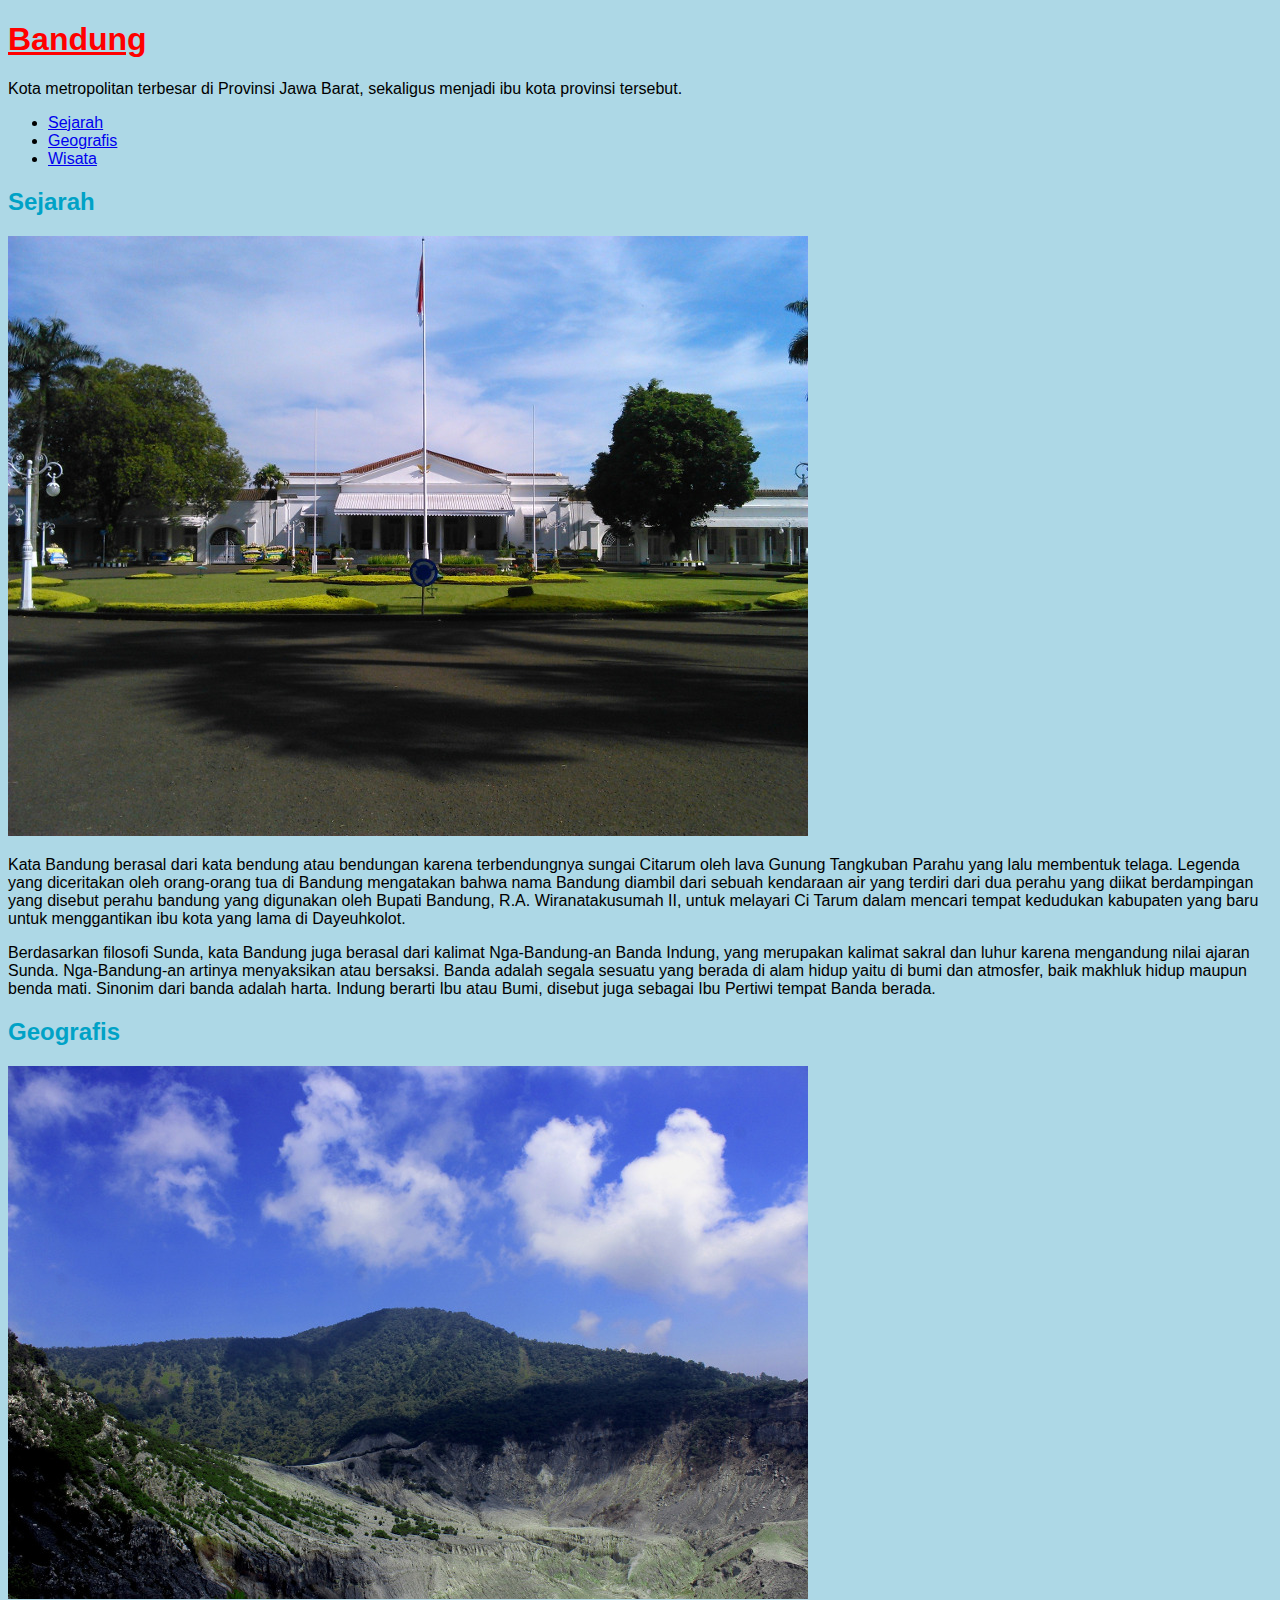
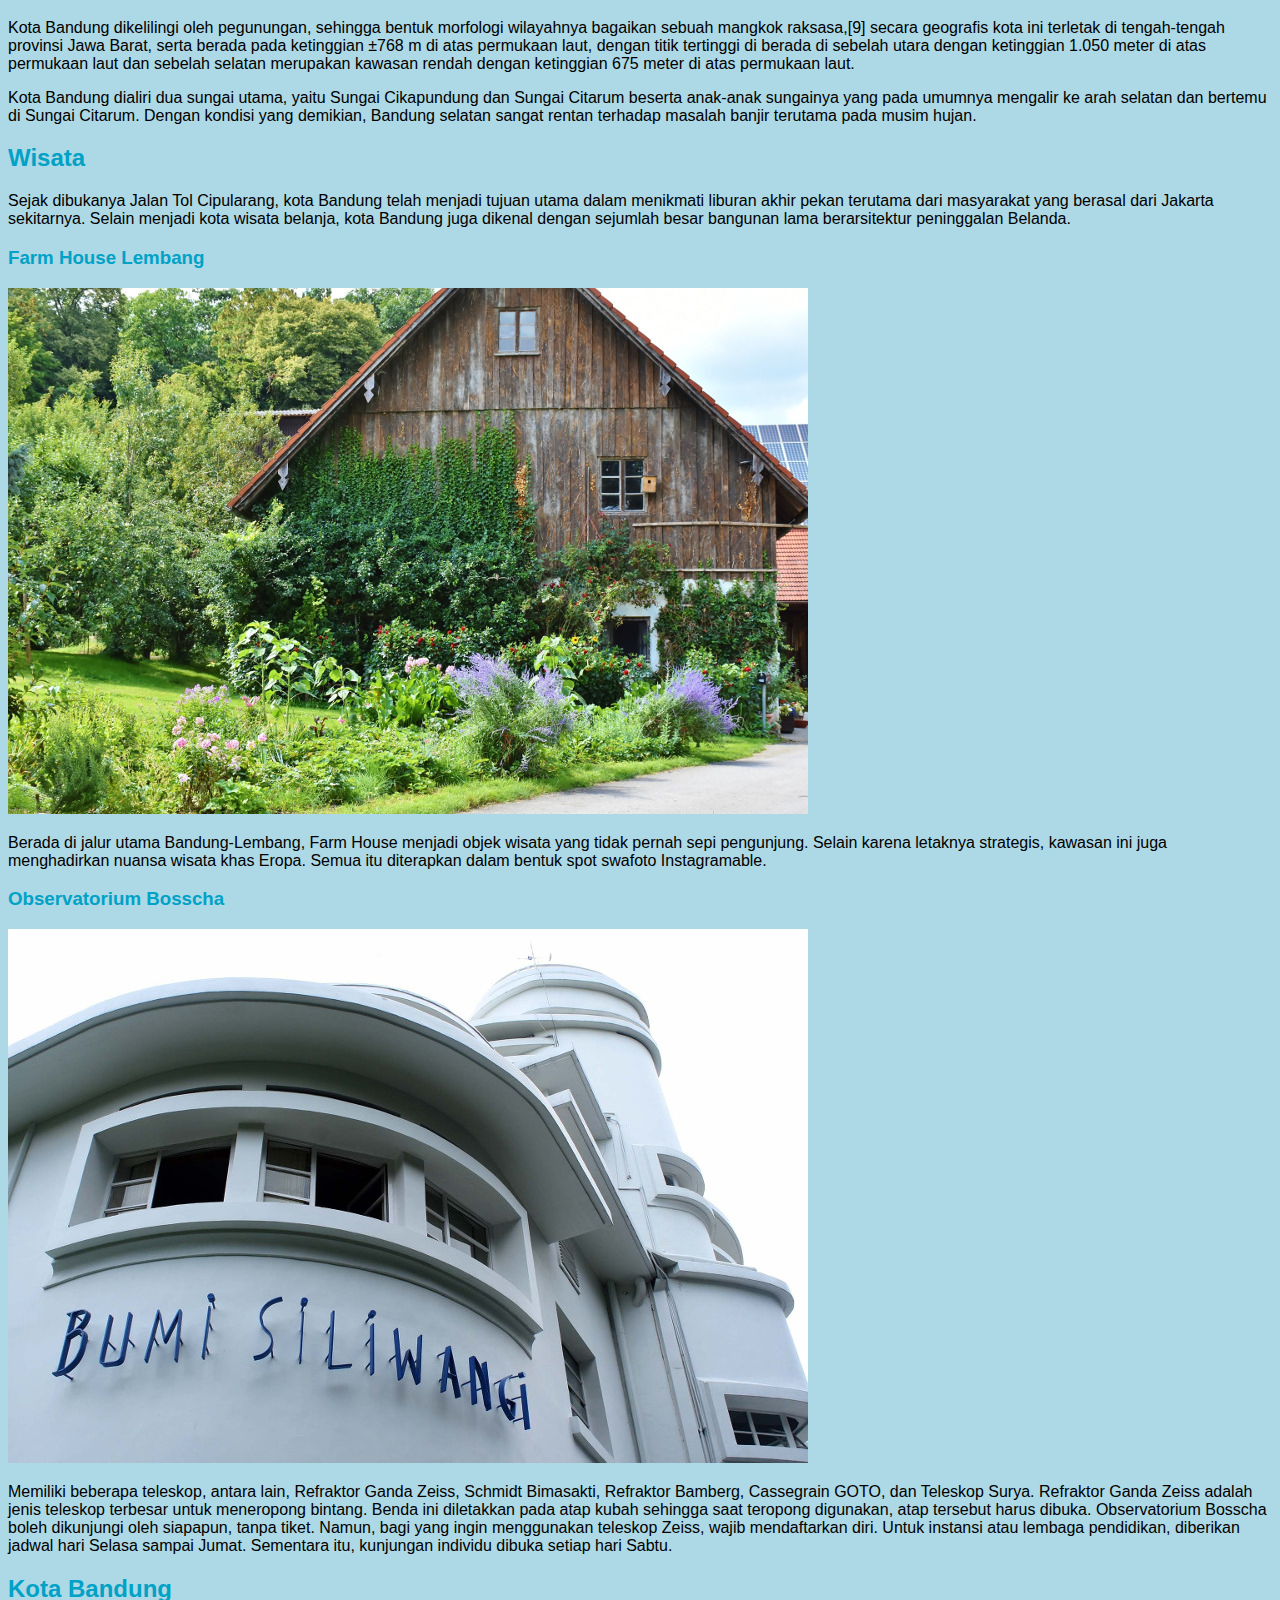
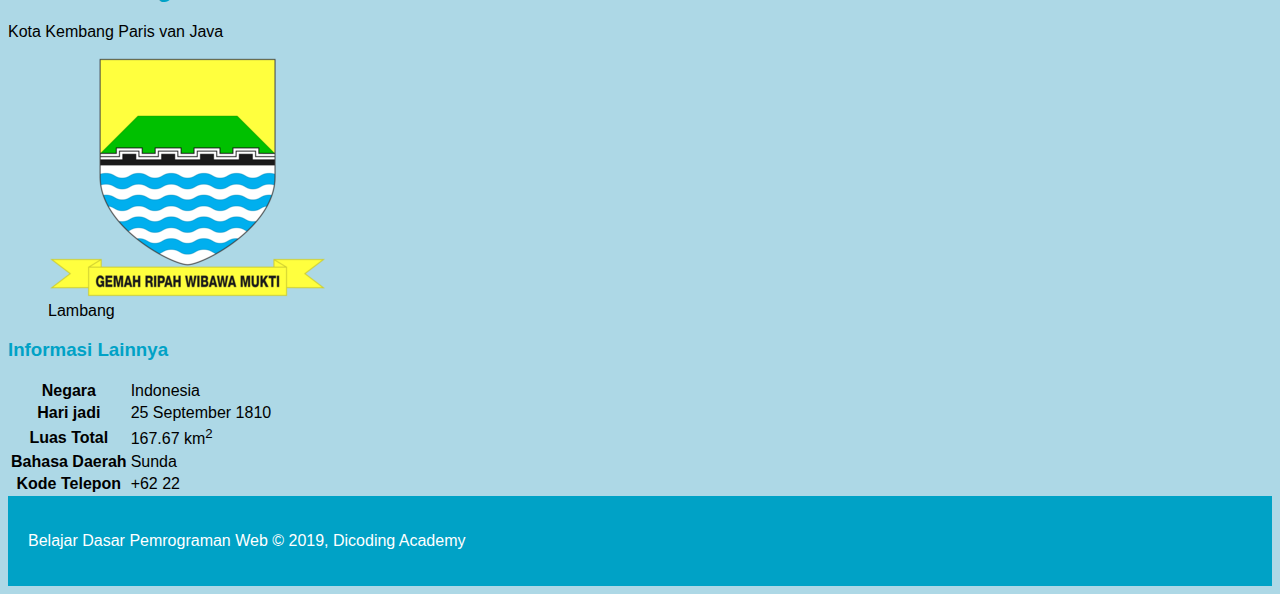
==== coba-coba/index.html @ 76142d00 "first commit" ====
<!DOCTYPE html>
<html>
  <head>
    <meta charset="utf-8" />
    <title>Halaman Profil Bandung</title>

    <!-- Meletakkan Style -->
    <link rel="stylesheet" href="assets/styles/styles.css" />
  </head>

  <body>
    <header>
      <h1>Bandung</h1>
      <p>
        Kota metropolitan terbesar di Provinsi Jawa Barat, sekaligus menjadi ibu kota provinsi
        tersebut.
      </p>

      <nav>
        <ul>
          <li>
            <a href="#sejarah">Sejarah</a>
          </li>
          <li>
            <a href="#geografis">Geografis</a>
          </li>
          <li>
            <a href="#wisata">Wisata</a>
          </li>
        </ul>
      </nav>
    </header>

    <main>
      <!-- Konten artikel -->
      <div id="content">
        <article id="sejarah">
          <h2>Sejarah</h2>
          <img src="assets/image/history.jpg" alt="sejarah" />
          <p>
            Kata Bandung berasal dari kata bendung atau bendungan karena terbendungnya sungai
            Citarum oleh lava Gunung Tangkuban Parahu yang lalu membentuk telaga. Legenda yang
            diceritakan oleh orang-orang tua di Bandung mengatakan bahwa nama Bandung diambil dari
            sebuah kendaraan air yang terdiri dari dua perahu yang diikat berdampingan yang disebut
            perahu bandung yang digunakan oleh Bupati Bandung, R.A. Wiranatakusumah II, untuk
            melayari Ci Tarum dalam mencari tempat kedudukan kabupaten yang baru untuk menggantikan
            ibu kota yang lama di Dayeuhkolot.
          </p>

          <p>
            Berdasarkan filosofi Sunda, kata Bandung juga berasal dari kalimat Nga-Bandung-an Banda
            Indung, yang merupakan kalimat sakral dan luhur karena mengandung nilai ajaran Sunda.
            Nga-Bandung-an artinya menyaksikan atau bersaksi. Banda adalah segala sesuatu yang
            berada di alam hidup yaitu di bumi dan atmosfer, baik makhluk hidup maupun benda mati.
            Sinonim dari banda adalah harta. Indung berarti Ibu atau Bumi, disebut juga sebagai Ibu
            Pertiwi tempat Banda berada.
          </p>
        </article>

        <article id="geografis">
          <h2>Geografis</h2>
          <img src="assets/image/geografis.jpg" alt="geografis" />
          <p>
            Kota Bandung dikelilingi oleh pegunungan, sehingga bentuk morfologi wilayahnya bagaikan
            sebuah mangkok raksasa,[9] secara geografis kota ini terletak di tengah-tengah provinsi
            Jawa Barat, serta berada pada ketinggian ±768 m di atas permukaan laut, dengan titik
            tertinggi di berada di sebelah utara dengan ketinggian 1.050 meter di atas permukaan
            laut dan sebelah selatan merupakan kawasan rendah dengan ketinggian 675 meter di atas
            permukaan laut.
          </p>

          <p>
            Kota Bandung dialiri dua sungai utama, yaitu Sungai Cikapundung dan Sungai Citarum
            beserta anak-anak sungainya yang pada umumnya mengalir ke arah selatan dan bertemu di
            Sungai Citarum. Dengan kondisi yang demikian, Bandung selatan sangat rentan terhadap
            masalah banjir terutama pada musim hujan.
          </p>
        </article>

        <article id="wisata">
          <h2>Wisata</h2>
          <p>
            Sejak dibukanya Jalan Tol Cipularang, kota Bandung telah menjadi tujuan utama dalam
            menikmati liburan akhir pekan terutama dari masyarakat yang berasal dari Jakarta
            sekitarnya. Selain menjadi kota wisata belanja, kota Bandung juga dikenal dengan
            sejumlah besar bangunan lama berarsitektur peninggalan Belanda.
          </p>

          <section>
            <h3>Farm House Lembang</h3>
            <img src="assets/image/farm-house.jpg" alt="farm house" />
            <p>
              Berada di jalur utama Bandung-Lembang, Farm House menjadi objek wisata yang tidak
              pernah sepi pengunjung. Selain karena letaknya strategis, kawasan ini juga
              menghadirkan nuansa wisata khas Eropa. Semua itu diterapkan dalam bentuk spot swafoto
              Instagramable.
            </p>
          </section>

          <section>
            <h3>Observatorium Bosscha</h3>
            <img src="assets/image/bosscha.jpg" alt="bosscha" />
            <p>
              Memiliki beberapa teleskop, antara lain, Refraktor Ganda Zeiss, Schmidt Bimasakti,
              Refraktor Bamberg, Cassegrain GOTO, dan Teleskop Surya. Refraktor Ganda Zeiss adalah
              jenis teleskop terbesar untuk meneropong bintang. Benda ini diletakkan pada atap kubah
              sehingga saat teropong digunakan, atap tersebut harus dibuka. Observatorium Bosscha
              boleh dikunjungi oleh siapapun, tanpa tiket. Namun, bagi yang ingin menggunakan
              teleskop Zeiss, wajib mendaftarkan diri. Untuk instansi atau lembaga pendidikan,
              diberikan jadwal hari Selasa sampai Jumat. Sementara itu, kunjungan individu dibuka
              setiap hari Sabtu.
            </p>
          </section>
        </article>
      </div>

      <!-- Konten samping -->
      <aside>
        <article>
          <header>
            <h2>Kota Bandung</h2>
            <p>Kota Kembang Paris van Java</p>
            <figure>
              <img src="assets/image/bandung-badge.png" />
              <figcaption>Lambang</figcaption>
            </figure>
          </header>

          <section>
            <h3>Informasi Lainnya</h3>

            <table>
              <tr>
                <th>Negara</th>
                <td>Indonesia</td>
              </tr>
              <tr>
                <th>Hari jadi</th>
                <td>25 September 1810</td>
              </tr>
              <tr>
                <th>Luas Total</th>
                <td>167.67 km<sup>2</sup></td>
              </tr>
              <tr>
                <th>Bahasa Daerah</th>
                <td>Sunda</td>
              </tr>
              <tr>
                <th>Kode Telepon</th>
                <td>+62 22</td>
              </tr>
            </table>
          </section>
        </article>
      </aside>
    </main>

    <footer>
      <p>Belajar Dasar Pemrograman Web &#169; 2019, Dicoding Academy</p>
    </footer>
  </body>
</html>
---- coba-coba/assets/styles/styles.css ----
h1 {
    color: red;
    text-decoration: underline;
  }

body {
    font-family: sans-serif;
    background-color: lightblue;
}

h2, h3 {
  color : #00a2c6;
}


footer {
  padding: 20px;
  color: white;
  background-color: #00a2c6;
}
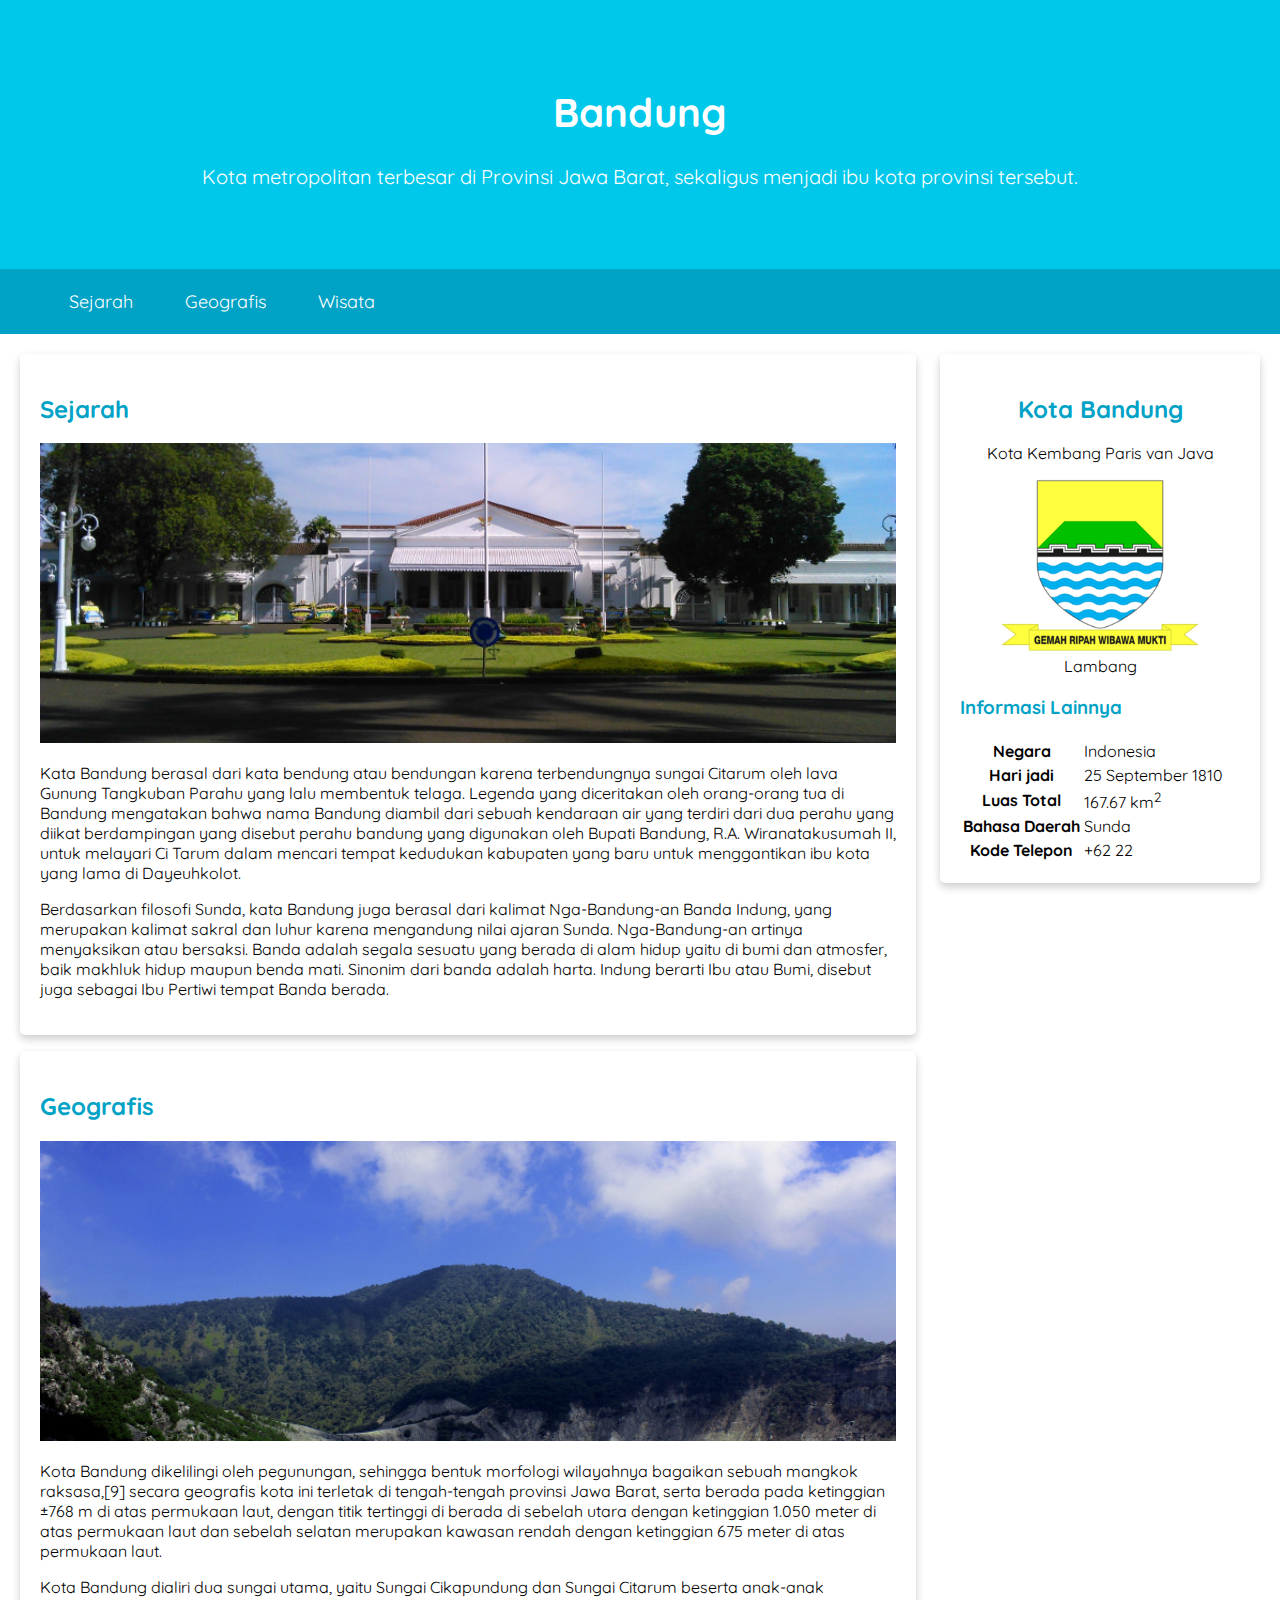
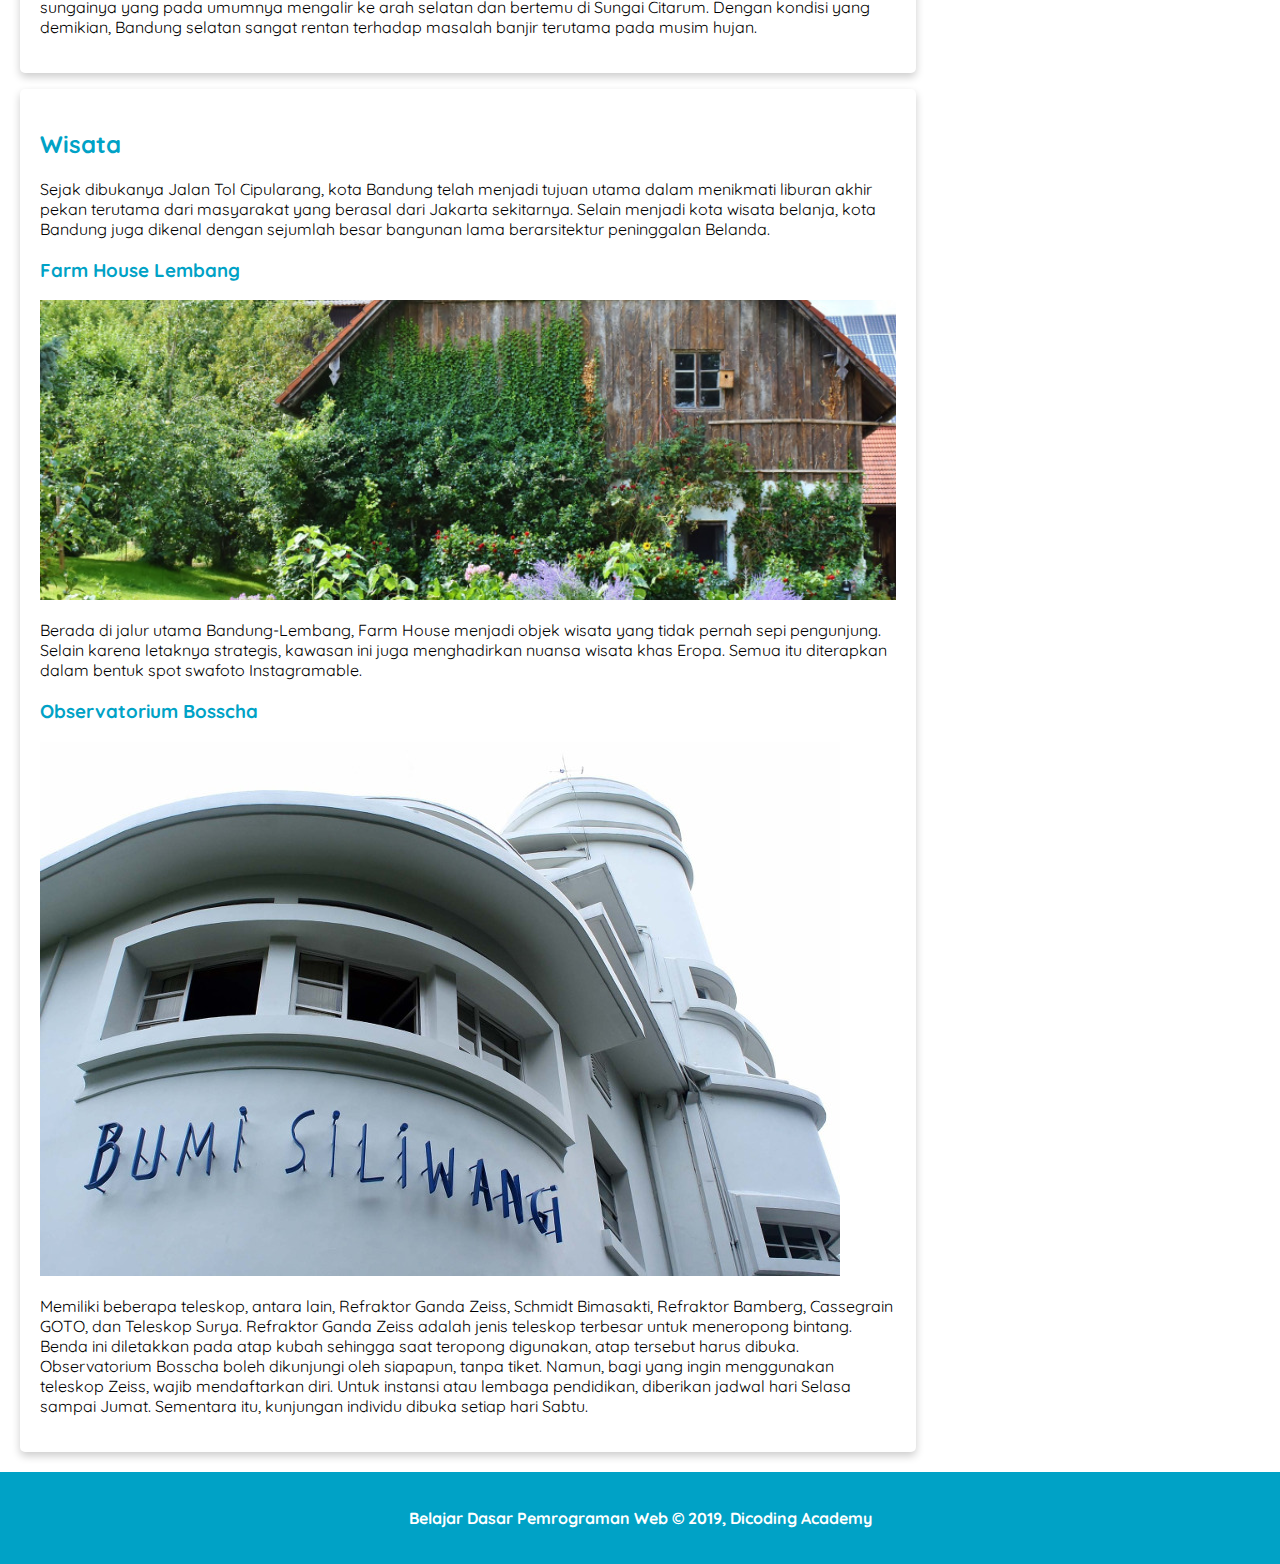
==== commit 4b2382b4: "menambahkan banyak bahan belajar" ====
--- a/coba-coba/index.html
+++ b/coba-coba/index.html
@@ -2,19 +2,32 @@
 <html>
   <head>
     <meta charset="utf-8" />
+    <meta name="viewport" content="width=device-width, initial-scale=1">
     <title>Halaman Profil Bandung</title>
+
+
 
     <!-- Meletakkan Style -->
     <link rel="stylesheet" href="assets/styles/styles.css" />
+
+    <!-- Google Fonts -->
+    <link rel="preconnect" href="https://fonts.googleapis.com" />
+    <link rel="preconnect" href="https://fonts.gstatic.com" crossorigin />
+    <link
+      href="https://fonts.googleapis.com/css2?family=Nunito:wght@200;300;400;500;700;800&family=Quicksand:wght@400;700&display=swap"
+      rel="stylesheet"
+    />
   </head>
 
   <body>
     <header>
-      <h1>Bandung</h1>
-      <p>
-        Kota metropolitan terbesar di Provinsi Jawa Barat, sekaligus menjadi ibu kota provinsi
-        tersebut.
-      </p>
+      <div class="jumbotron">
+        <h1>Bandung</h1>
+        <p>
+          Kota metropolitan terbesar di Provinsi Jawa Barat, sekaligus menjadi ibu kota provinsi
+          tersebut.
+        </p>
+      </div>
 
       <nav>
         <ul>
@@ -34,9 +47,9 @@
     <main>
       <!-- Konten artikel -->
       <div id="content">
-        <article id="sejarah">
+        <article id="sejarah" class="card">
           <h2>Sejarah</h2>
-          <img src="assets/image/history.jpg" alt="sejarah" />
+          <img src="assets/image/history.jpg" alt="sejarah" class="featured-image"/>
           <p>
             Kata Bandung berasal dari kata bendung atau bendungan karena terbendungnya sungai
             Citarum oleh lava Gunung Tangkuban Parahu yang lalu membentuk telaga. Legenda yang
@@ -57,9 +70,9 @@
           </p>
         </article>
 
-        <article id="geografis">
+        <article id="geografis" class="card">
           <h2>Geografis</h2>
-          <img src="assets/image/geografis.jpg" alt="geografis" />
+          <img src="assets/image/geografis.jpg" alt="geografis" class="featured-image"/>
           <p>
             Kota Bandung dikelilingi oleh pegunungan, sehingga bentuk morfologi wilayahnya bagaikan
             sebuah mangkok raksasa,[9] secara geografis kota ini terletak di tengah-tengah provinsi
@@ -77,7 +90,7 @@
           </p>
         </article>
 
-        <article id="wisata">
+        <article id="wisata" class="card">
           <h2>Wisata</h2>
           <p>
             Sejak dibukanya Jalan Tol Cipularang, kota Bandung telah menjadi tujuan utama dalam
@@ -88,7 +101,7 @@
 
           <section>
             <h3>Farm House Lembang</h3>
-            <img src="assets/image/farm-house.jpg" alt="farm house" />
+            <img src="assets/image/farm-house.jpg" alt="farm house" class="featured-image"/>
             <p>
               Berada di jalur utama Bandung-Lembang, Farm House menjadi objek wisata yang tidak
               pernah sepi pengunjung. Selain karena letaknya strategis, kawasan ini juga
@@ -116,7 +129,7 @@
 
       <!-- Konten samping -->
       <aside>
-        <article>
+        <article class="profile card">
           <header>
             <h2>Kota Bandung</h2>
             <p>Kota Kembang Paris van Java</p>
--- a/coba-coba/assets/styles/styles.css
+++ b/coba-coba/assets/styles/styles.css
@@ -1,22 +1,142 @@
-h1 {
-    color: red;
-    text-decoration: underline;
-  }
+* {
+  box-sizing: border-box;
+}
 
 body {
-    font-family: sans-serif;
-    background-color: lightblue;
+    font-family: 'Quicksand', sans-serif;
+    background-color: white;
+ 
+    margin: 0;
+    padding: 0;
 }
 
 h2, h3 {
   color : #00a2c6;
 }
+.jumbotron {
+  font-size: 20px;
+  padding: 60px;
+  background-color: #00c8eb;
+  text-align: center;
+  color: white;
+}
 
+nav {
+  background-color: #00a2c6;
+  padding: 5px;
+
+  position: sticky;
+  top: 0;
+}
+
+nav a:hover {
+  font-weight: bold;
+}
+
+nav ul {
+  padding-inline: 4rem;
+  display: flex;
+
+  gap: 2rem;
+}
+
+nav li {
+  list-style-type: none;
+}
+ 
+nav ul li{
+  list-style-type: none;
+  margin-right: 20px;
+}
+
+nav a {
+  font-size: 18px;
+  font-weight: 400;
+  text-decoration: none;
+ 
+  color: white;
+}
+
+.profile header {
+  text-align: center;
+}
+ 
+.featured-image {
+  width: 100%;
+  max-height: 300px;
+  object-fit: cover;
+  object-position: center;
+}
+
+.profile img {
+  width: 200px;
+}
+ 
+.card {
+  box-shadow: 0 4px 8px 0 rgba(0, 0, 0, 0.2);
+  border-radius: 5px;
+  padding: 20px;
+}
+
+
+#content {
+  flex: 5;
+
+  display: flex;
+  flex-flow: column nowrap;
+  gap: 1rem 2rem;
+}
+
+main {
+  padding: 20px;
+  display: flex;
+  gap: 1.5rem;
+}
+
+header {
+  display: inline;
+}
+
+aside {
+  flex: 1;
+}
 
 footer {
   padding: 20px;
   color: white;
   background-color: #00a2c6;
+
+  
+  text-align: center;
+  font-weight: bold;
 }
 
 
+/* Perangkat dengan lebar layar 1200px dan di bawahnya */
+@media screen and (max-width: 1200px) {
+  main {
+    flex-flow: column nowrap;
+  }
+  main aside {
+    align-self: center;
+  }
+}
+
+/* Perangkat dengan lebar layar 1000px dan di bawahnya */
+
+@media screen and (max-width: 1000px) {
+  #content, aside {
+    width: 100%;
+    padding: 0;
+  }
+}
+
+/* Perangkat dengan lebar layar 768px dan di bawahnya */
+@media screen and (max-width: 768px) {
+  nav ul {
+    justify-content: center;
+  }
+  main aside {
+    align-self: stretch;
+  }
+}
